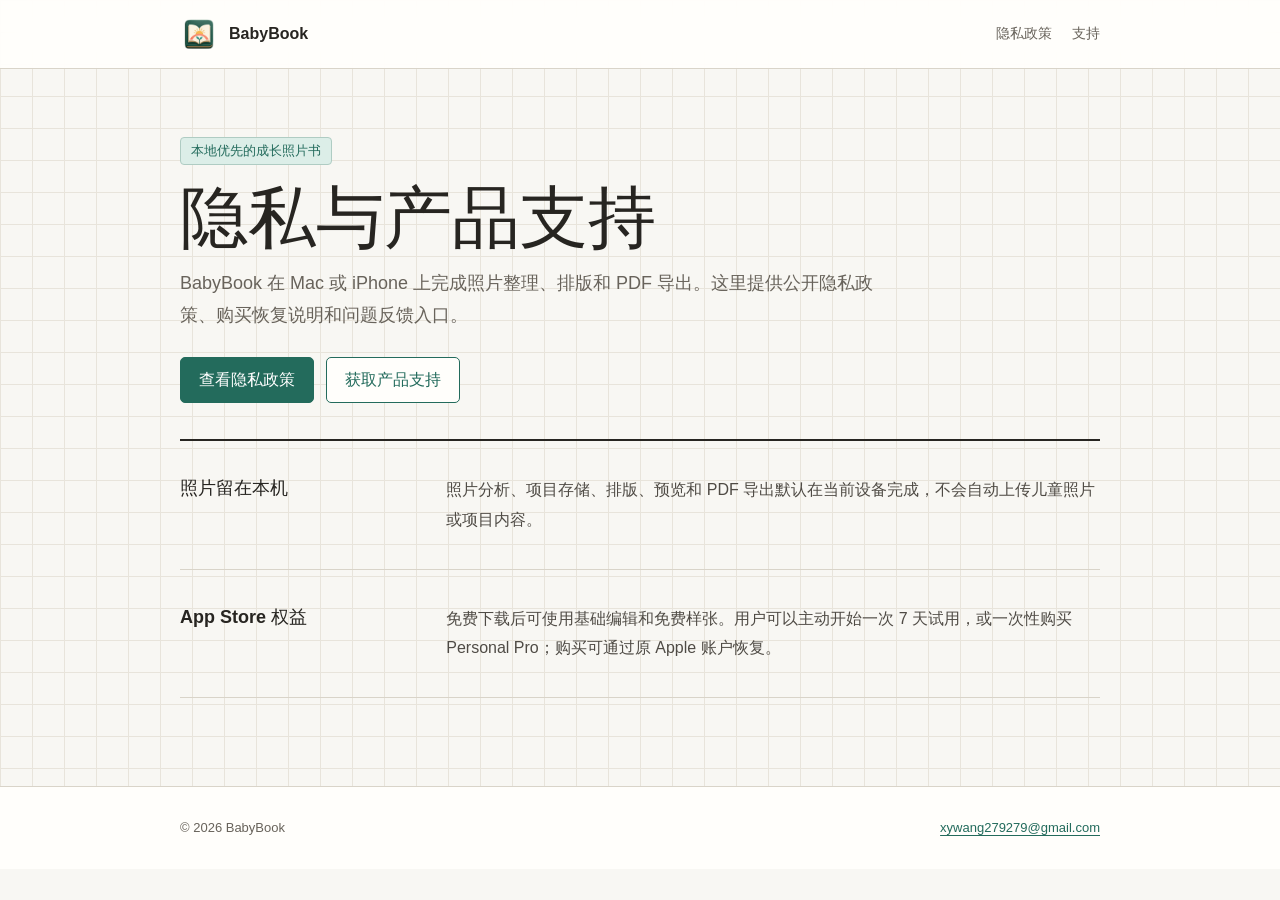
==== index.html @ 68f47a09 "Publish BabyBook privacy and support pages" ====
<!doctype html>
<html lang="zh-CN">
  <head>
    <meta charset="UTF-8" />
    <meta name="viewport" content="width=device-width, initial-scale=1.0" />
    <meta name="description" content="BabyBook 官方隐私政策与产品支持。" />
    <title>BabyBook | 隐私与支持</title>
    <link rel="icon" href="./babybook-icon-192.png" />
    <link rel="stylesheet" href="./legal.css" />
  </head>
  <body>
    <header class="site-header">
      <div class="site-header-inner">
        <a class="brand" href="./index.html" aria-current="page">
          <img src="./babybook-icon-192.png" alt="" />
          <span>BabyBook</span>
        </a>
        <nav class="site-nav" aria-label="法律与支持">
          <a href="./privacy.html">隐私政策</a>
          <a href="./support.html">支持</a>
        </nav>
      </div>
    </header>

    <main class="page">
      <header class="document-header">
        <span class="eyebrow">本地优先的成长照片书</span>
        <h1>隐私与产品支持</h1>
        <p class="lead">BabyBook 在 Mac 或 iPhone 上完成照片整理、排版和 PDF 导出。这里提供公开隐私政策、购买恢复说明和问题反馈入口。</p>
        <div class="support-actions">
          <a class="button-link" href="./privacy.html">查看隐私政策</a>
          <a class="button-link secondary" href="./support.html">获取产品支持</a>
        </div>
      </header>

      <section class="document-section">
        <h2>照片留在本机</h2>
        <div class="document-copy">
          <p>照片分析、项目存储、排版、预览和 PDF 导出默认在当前设备完成，不会自动上传儿童照片或项目内容。</p>
        </div>
      </section>

      <section class="document-section">
        <h2>App Store 权益</h2>
        <div class="document-copy">
          <p>免费下载后可使用基础编辑和免费样张。用户可以主动开始一次 7 天试用，或一次性购买 Personal Pro；购买可通过原 Apple 账户恢复。</p>
        </div>
      </section>
    </main>

    <footer class="site-footer">
      <div class="site-footer-inner">
        <span>© 2026 BabyBook</span>
        <a href="mailto:xywang279279@gmail.com">xywang279279@gmail.com</a>
      </div>
    </footer>
  </body>
</html>
---- legal.css ----
:root {
  color-scheme: light;
  font-family: "Avenir Next", "PingFang SC", "Hiragino Sans GB", sans-serif;
  color: #272521;
  background: #f8f7f3;
  font-synthesis: none;
  --ink: #272521;
  --muted: #68635b;
  --line: #d9d4c9;
  --paper: #fffefb;
  --green: #236b5c;
  --green-soft: #dceee8;
  --coral: #d8664d;
  --yellow: #e4b449;
}

* {
  box-sizing: border-box;
}

body {
  margin: 0;
  min-width: 280px;
  background:
    linear-gradient(#e8e4db 1px, transparent 1px),
    linear-gradient(90deg, #e8e4db 1px, transparent 1px),
    #f8f7f3;
  background-size: 32px 32px;
}

a {
  color: var(--green);
  text-underline-offset: 3px;
}

a:focus-visible,
button:focus-visible {
  outline: 3px solid rgba(35, 107, 92, 0.28);
  outline-offset: 3px;
}

.site-header {
  position: sticky;
  top: 0;
  z-index: 2;
  border-bottom: 1px solid var(--line);
  background: rgba(255, 254, 251, 0.94);
  backdrop-filter: blur(14px);
}

.site-header-inner,
.page,
.site-footer-inner {
  width: min(920px, calc(100% - 40px));
  margin: 0 auto;
}

.site-header-inner {
  min-height: 68px;
  display: flex;
  align-items: center;
  justify-content: space-between;
  gap: 24px;
}

.brand {
  display: inline-flex;
  align-items: center;
  gap: 11px;
  color: var(--ink);
  text-decoration: none;
  font-weight: 700;
}

.brand img {
  width: 38px;
  height: 38px;
  border-radius: 8px;
}

.site-nav {
  display: flex;
  gap: 20px;
  font-size: 14px;
  font-weight: 600;
}

.site-nav a {
  color: var(--muted);
  text-decoration: none;
}

.site-nav a[aria-current="page"] {
  color: var(--green);
}

.page {
  padding: 68px 0 88px;
}

.document-header {
  padding-bottom: 36px;
  border-bottom: 2px solid var(--ink);
}

.eyebrow {
  display: inline-flex;
  align-items: center;
  min-height: 28px;
  padding: 4px 10px;
  border: 1px solid #afccc3;
  border-radius: 4px;
  background: var(--green-soft);
  color: var(--green);
  font-size: 13px;
  font-weight: 700;
}

h1 {
  max-width: 760px;
  margin: 18px 0 14px;
  font-family: "Songti SC", "STSong", serif;
  font-size: clamp(38px, 7vw, 68px);
  line-height: 1.05;
  letter-spacing: 0;
}

.lead {
  max-width: 700px;
  margin: 0;
  color: var(--muted);
  font-size: 18px;
  line-height: 1.75;
}

.effective-date {
  margin-top: 22px;
  color: var(--muted);
  font-size: 14px;
}

.document-section {
  display: grid;
  grid-template-columns: minmax(160px, 0.34fr) minmax(0, 1fr);
  gap: 44px;
  padding: 34px 0;
  border-bottom: 1px solid var(--line);
}

.document-section h2 {
  margin: 0;
  font-size: 18px;
  line-height: 1.45;
  letter-spacing: 0;
}

.document-copy p,
.document-copy li {
  color: #4f4b45;
  font-size: 16px;
  line-height: 1.85;
}

.document-copy p {
  margin: 0 0 14px;
}

.document-copy p:last-child {
  margin-bottom: 0;
}

.document-copy ul {
  margin: 0;
  padding-left: 21px;
}

.notice {
  margin-top: 34px;
  padding: 22px 24px;
  border-left: 4px solid var(--coral);
  background: var(--paper);
  box-shadow: 0 10px 30px rgba(48, 45, 38, 0.07);
}

.notice strong {
  display: block;
  margin-bottom: 7px;
}

.notice p {
  margin: 0;
  color: var(--muted);
  line-height: 1.75;
}

.support-actions {
  display: flex;
  flex-wrap: wrap;
  gap: 12px;
  margin-top: 26px;
}

.button-link {
  min-height: 46px;
  display: inline-flex;
  align-items: center;
  justify-content: center;
  padding: 10px 18px;
  border: 1px solid var(--green);
  border-radius: 5px;
  background: var(--green);
  color: white;
  font-weight: 700;
  text-decoration: none;
}

.button-link.secondary {
  background: var(--paper);
  color: var(--green);
}

.site-footer {
  border-top: 1px solid var(--line);
  background: var(--paper);
}

.site-footer-inner {
  min-height: 82px;
  display: flex;
  align-items: center;
  justify-content: space-between;
  gap: 24px;
  color: var(--muted);
  font-size: 13px;
}

@media (max-width: 640px) {
  .site-header-inner,
  .page,
  .site-footer-inner {
    width: min(100% - 28px, 920px);
  }

  .site-header-inner {
    min-height: 62px;
  }

  .brand span {
    display: none;
  }

  .site-nav {
    gap: 14px;
    font-size: 13px;
  }

  .page {
    padding: 42px 0 64px;
  }

  h1 {
    font-size: 40px;
  }

  .lead {
    font-size: 16px;
  }

  .document-section {
    grid-template-columns: 1fr;
    gap: 14px;
    padding: 28px 0;
  }

  .document-copy p,
  .document-copy li {
    font-size: 15px;
  }

  .site-footer-inner {
    min-height: 96px;
    align-items: flex-start;
    justify-content: center;
    flex-direction: column;
    gap: 6px;
    padding: 22px 0;
  }
}

@media (prefers-reduced-motion: reduce) {
  *,
  *::before,
  *::after {
    scroll-behavior: auto !important;
  }
}
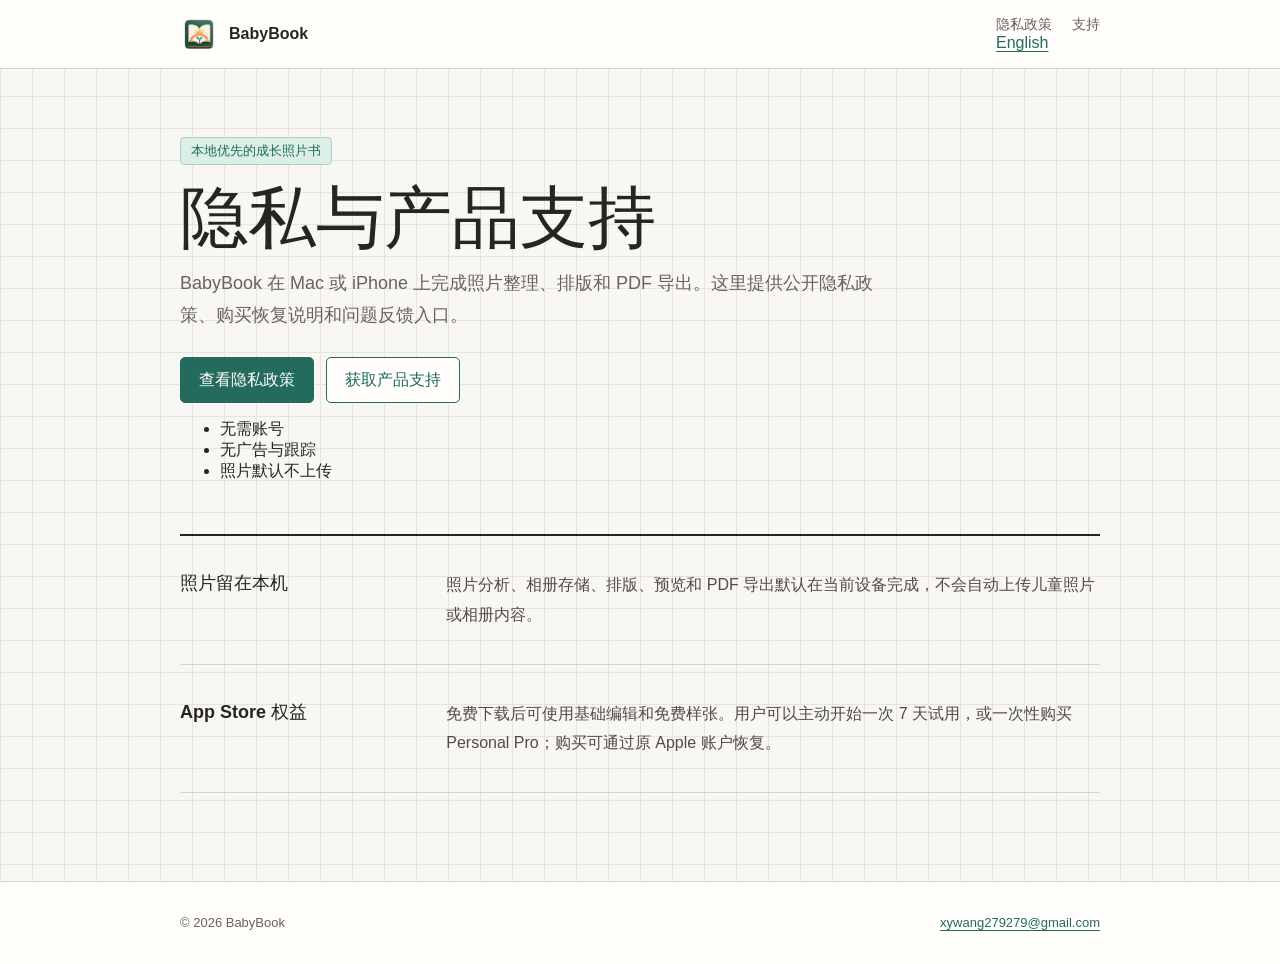
==== commit e47c5a51: "Publish BabyBook bilingual legal and support pages" ====
--- a/index.html
+++ b/index.html
@@ -15,10 +15,13 @@
           <img src="./babybook-icon-192.png" alt="" />
           <span>BabyBook</span>
         </a>
-        <nav class="site-nav" aria-label="法律与支持">
-          <a href="./privacy.html">隐私政策</a>
-          <a href="./support.html">支持</a>
-        </nav>
+        <div class="header-actions">
+          <nav class="site-nav" aria-label="法律与支持">
+            <a href="./privacy.html">隐私政策</a>
+            <a href="./support.html">支持</a>
+          </nav>
+          <a class="language-switch" href="./index-en.html" lang="en">English</a>
+        </div>
       </div>
     </header>
 
@@ -31,12 +34,17 @@
           <a class="button-link" href="./privacy.html">查看隐私政策</a>
           <a class="button-link secondary" href="./support.html">获取产品支持</a>
         </div>
+        <ul class="trust-strip" aria-label="产品特性">
+          <li>无需账号</li>
+          <li>无广告与跟踪</li>
+          <li>照片默认不上传</li>
+        </ul>
       </header>
 
       <section class="document-section">
         <h2>照片留在本机</h2>
         <div class="document-copy">
-          <p>照片分析、项目存储、排版、预览和 PDF 导出默认在当前设备完成，不会自动上传儿童照片或项目内容。</p>
+          <p>照片分析、相册存储、排版、预览和 PDF 导出默认在当前设备完成，不会自动上传儿童照片或相册内容。</p>
         </div>
       </section>
 
